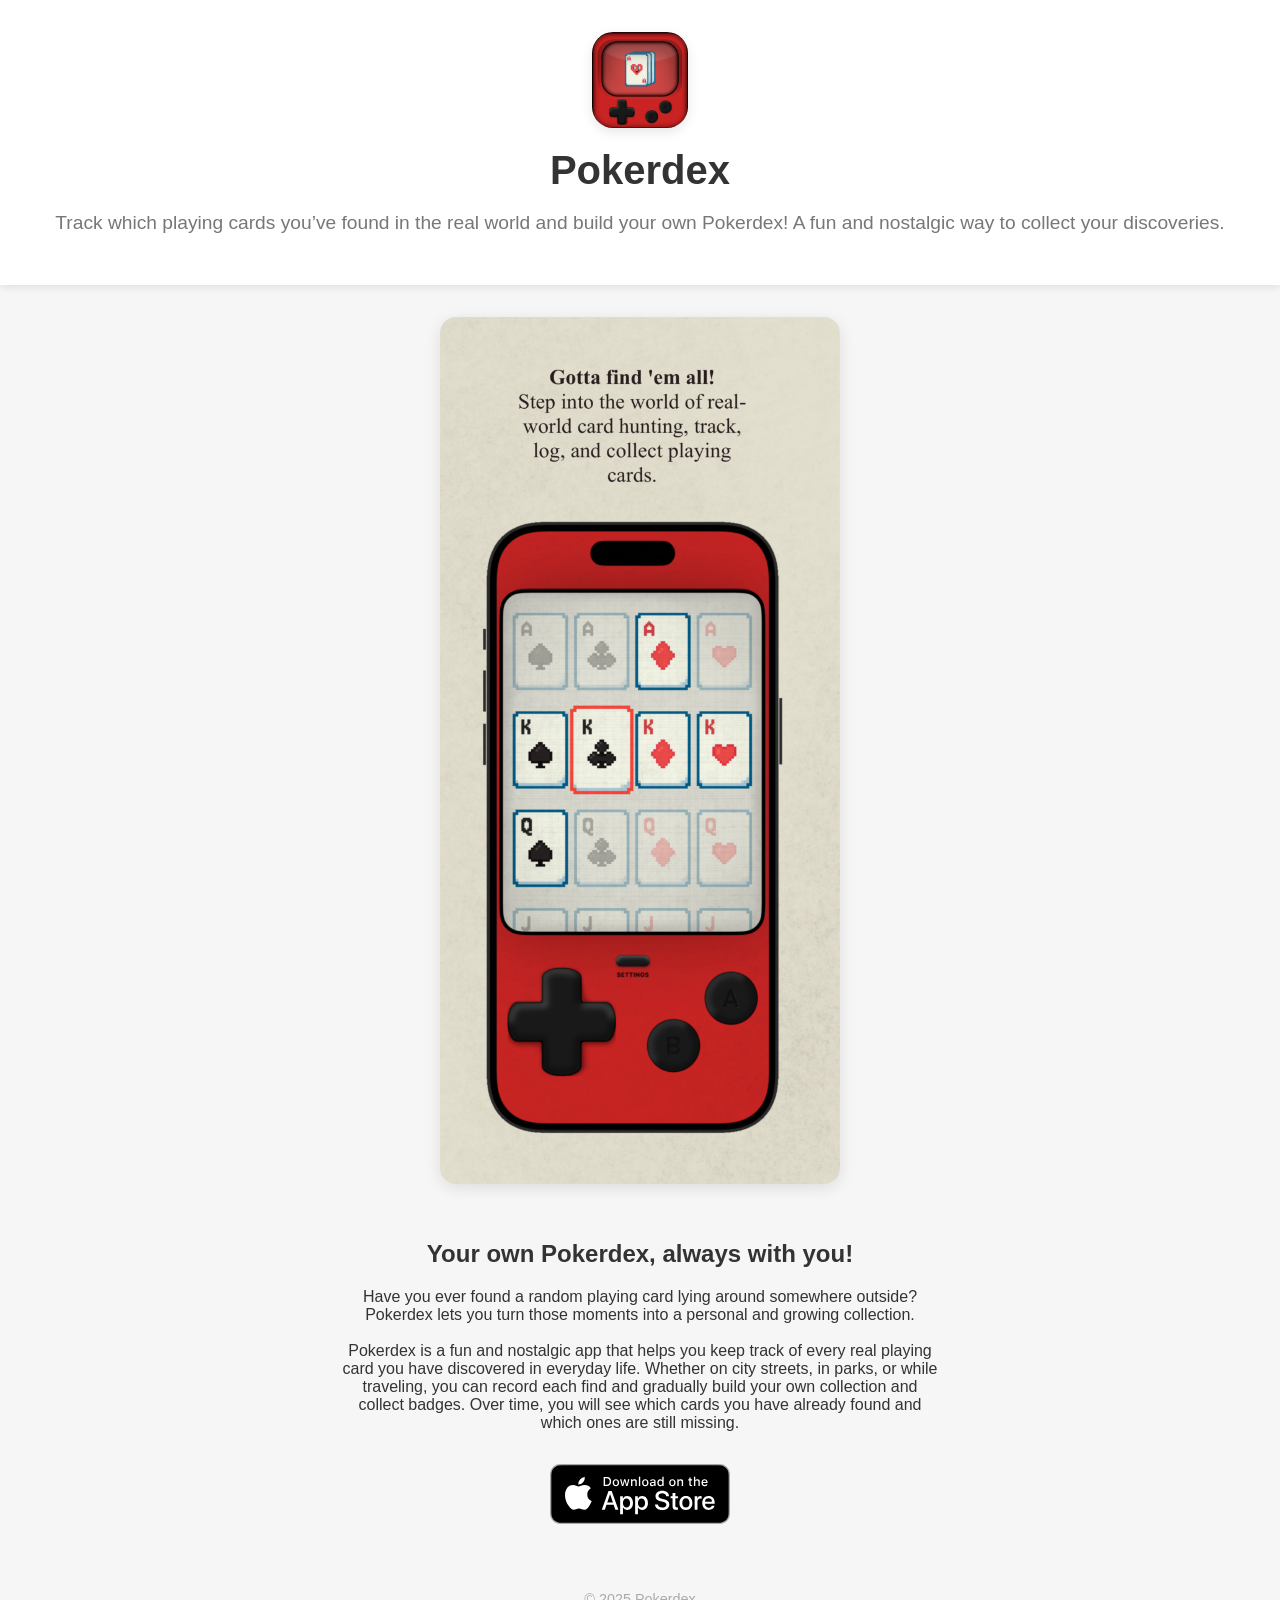
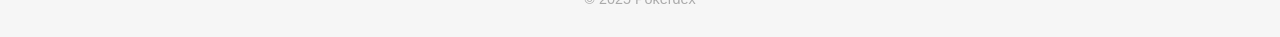
==== index.html @ 4ed32552 "Update index.html" ====
<!DOCTYPE html>
<html lang="de">
<head>
  <meta charset="UTF-8" />
  <meta name="viewport" content="width=device-width, initial-scale=1.0" />
  <title>Pokerdex - Card Tracker App</title>
  <link rel="stylesheet" href="style.css" />
  <link rel="icon" href="assets/pokerdex-logo.png" />
</head>
<body>
  <header>
    <img src="assets/pokerdex-logo.png" alt="Pokerdex Logo" class="logo" />
    <h1>Pokerdex</h1>
    <p class="subtitle">Track which playing cards you’ve found in the real world and build your own Pokerdex! A fun and nostalgic way to collect your discoveries.</p>
  </header>

  <main>
    <img src="assets/pokerdex-screenshot.png" alt="App Screenshot" class="screenshot" />

   <section class="description">
  <h2>Your own Pokerdex, always with you!</h2>
  <p>
    Have you ever found a random playing card lying around somewhere outside?
    Pokerdex lets you turn those moments into a personal and growing collection.<br><br>
    Pokerdex is a fun and nostalgic app that helps you keep track of every real playing card you have discovered in everyday life. Whether on city streets, in parks, or while traveling, you can record each find and gradually build your own collection and collect badges. Over time, you will see which cards you have already found and which ones are still missing.
  </p>
</section>


    <a href="https://apps.apple.com/de/app/pokerdex-card-tracker/id6748776664" class="appstore-button" target="_blank">
      <img src="assets/appstore-badge.svg" alt="Download on the App Store" />
    </a>
  </main>

  <footer>
    <p>© 2025 Pokerdex</p>
  </footer>

  <script src="script.js"></script>
</body>
</html>
---- style.css ----
body {
  margin: 0;
  font-family: 'Segoe UI', sans-serif;
  background: #f6f6f6;
  color: #333;
  text-align: center;
}

header {
  background: #fff;
  padding: 2rem 1rem;
  box-shadow: 0 2px 8px rgba(0,0,0,0.1);
}

.logo {
  width: 96px;
  height: 96px;
  border-radius: 22%; /* iOS-typisch: leicht abgerundet */
  object-fit: cover;
  box-shadow: 0 4px 12px rgba(0,0,0,0.1);
  margin-bottom: 1rem;
}

h1 {
  margin: 0;
  font-size: 2.5rem;
}

.subtitle {
  font-size: 1.2rem;
  color: #777;
}

main {
  padding: 2rem 1rem;
}

.screenshot {
  width: 100%;
  max-width: 400px;
  height: auto;
  border-radius: 1rem;
  box-shadow: 0 4px 16px rgba(0,0,0,0.1);
  margin-bottom: 2rem;
}

.description {
  max-width: 600px;
  margin: 0 auto 2rem auto;
  padding: 0 1rem;
}

.appstore-button img {
  width: 180px;
  transition: transform 0.2s;
}

.appstore-button img:hover {
  transform: scale(1.05);
}

footer {
  padding: 1rem;
  font-size: 0.9rem;
  color: #aaa;
}
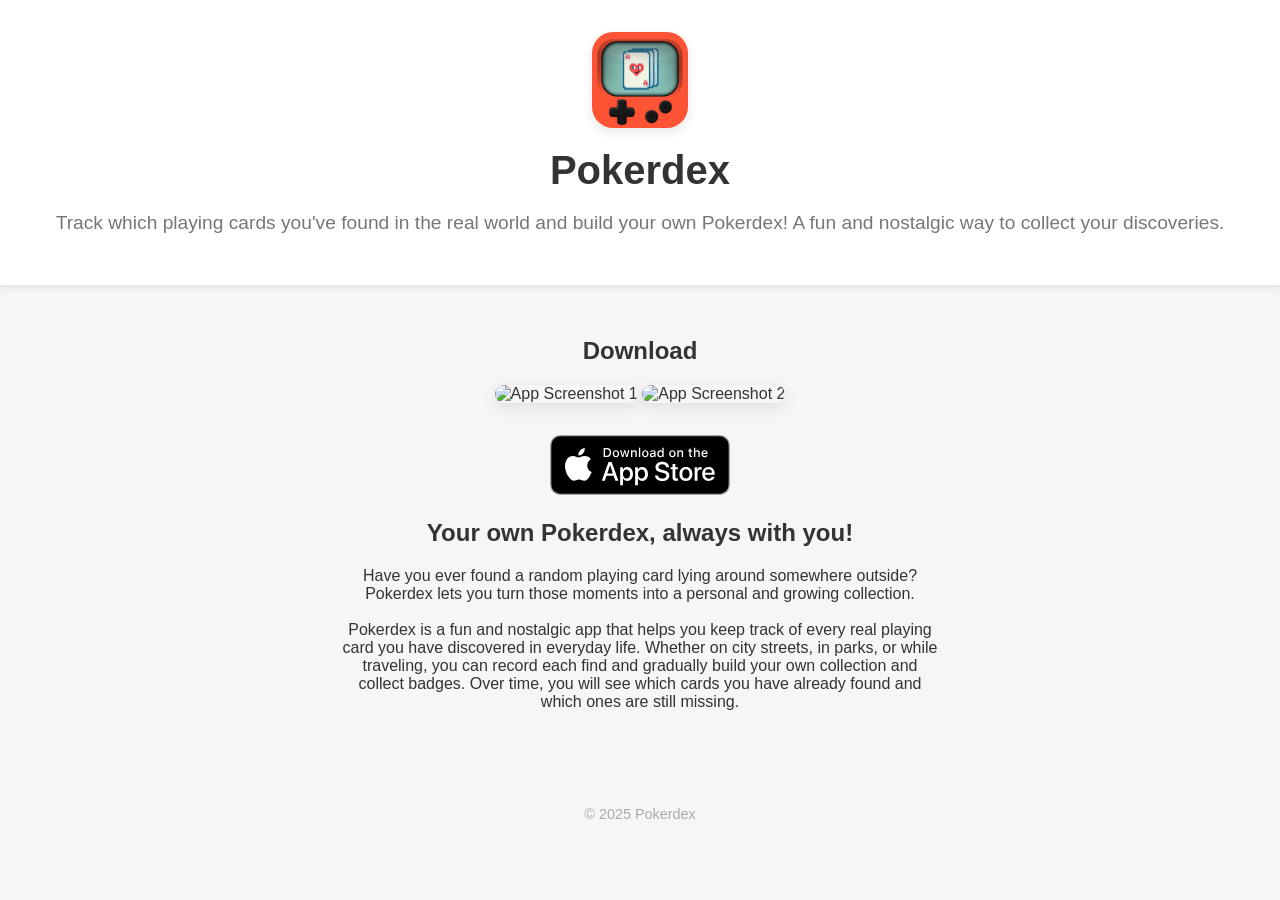
==== commit ad7f0e8d: "Update index.html" ====
--- a/index.html
+++ b/index.html
@@ -9,27 +9,35 @@
 </head>
 <body>
   <header>
-    <img src="assets/pokerdex-logo.png" alt="Pokerdex Logo" class="logo" />
-    <h1>Pokerdex</h1>
-    <p class="subtitle">Track which playing cards you’ve found in the real world and build your own Pokerdex! A fun and nostalgic way to collect your discoveries.</p>
+    <div class="header-content">
+      <img src="assets/pokerdex-logo.png" alt="Pokerdex Logo" class="logo" />
+      <div class="header-text">
+        <h1>Pokerdex</h1>
+        <p class="subtitle">Track which playing cards you've found in the real world and build your own Pokerdex! A fun and nostalgic way to collect your discoveries.</p>
+      </div>
+    </div>
   </header>
 
   <main>
-    <img src="assets/pokerdex-screenshot.png" alt="App Screenshot" class="screenshot" />
+    <div class="download-section">
+      <h2>Download</h2>
+      <div class="screenshots-container">
+        <img src="assets/screenshot1.png" alt="App Screenshot 1" class="screenshot" />
+        <img src="assets/screenshot2.png" alt="App Screenshot 2" class="screenshot" />
+      </div>
+      <a href="https://apps.apple.com/de/app/pokerdex-card-tracker/id6748776664" class="appstore-button" target="_blank">
+        <img src="assets/appstore-badge.svg" alt="Download on the App Store" />
+      </a>
+    </div>
 
-   <section class="description">
-  <h2>Your own Pokerdex, always with you!</h2>
-  <p>
-    Have you ever found a random playing card lying around somewhere outside?
-    Pokerdex lets you turn those moments into a personal and growing collection.<br><br>
-    Pokerdex is a fun and nostalgic app that helps you keep track of every real playing card you have discovered in everyday life. Whether on city streets, in parks, or while traveling, you can record each find and gradually build your own collection and collect badges. Over time, you will see which cards you have already found and which ones are still missing.
-  </p>
-</section>
-
-
-    <a href="https://apps.apple.com/de/app/pokerdex-card-tracker/id6748776664" class="appstore-button" target="_blank">
-      <img src="assets/appstore-badge.svg" alt="Download on the App Store" />
-    </a>
+    <section class="description">
+      <h2>Your own Pokerdex, always with you!</h2>
+      <p>
+        Have you ever found a random playing card lying around somewhere outside?
+        Pokerdex lets you turn those moments into a personal and growing collection.<br><br>
+        Pokerdex is a fun and nostalgic app that helps you keep track of every real playing card you have discovered in everyday life. Whether on city streets, in parks, or while traveling, you can record each find and gradually build your own collection and collect badges. Over time, you will see which cards you have already found and which ones are still missing.
+      </p>
+    </section>
   </main>
 
   <footer>
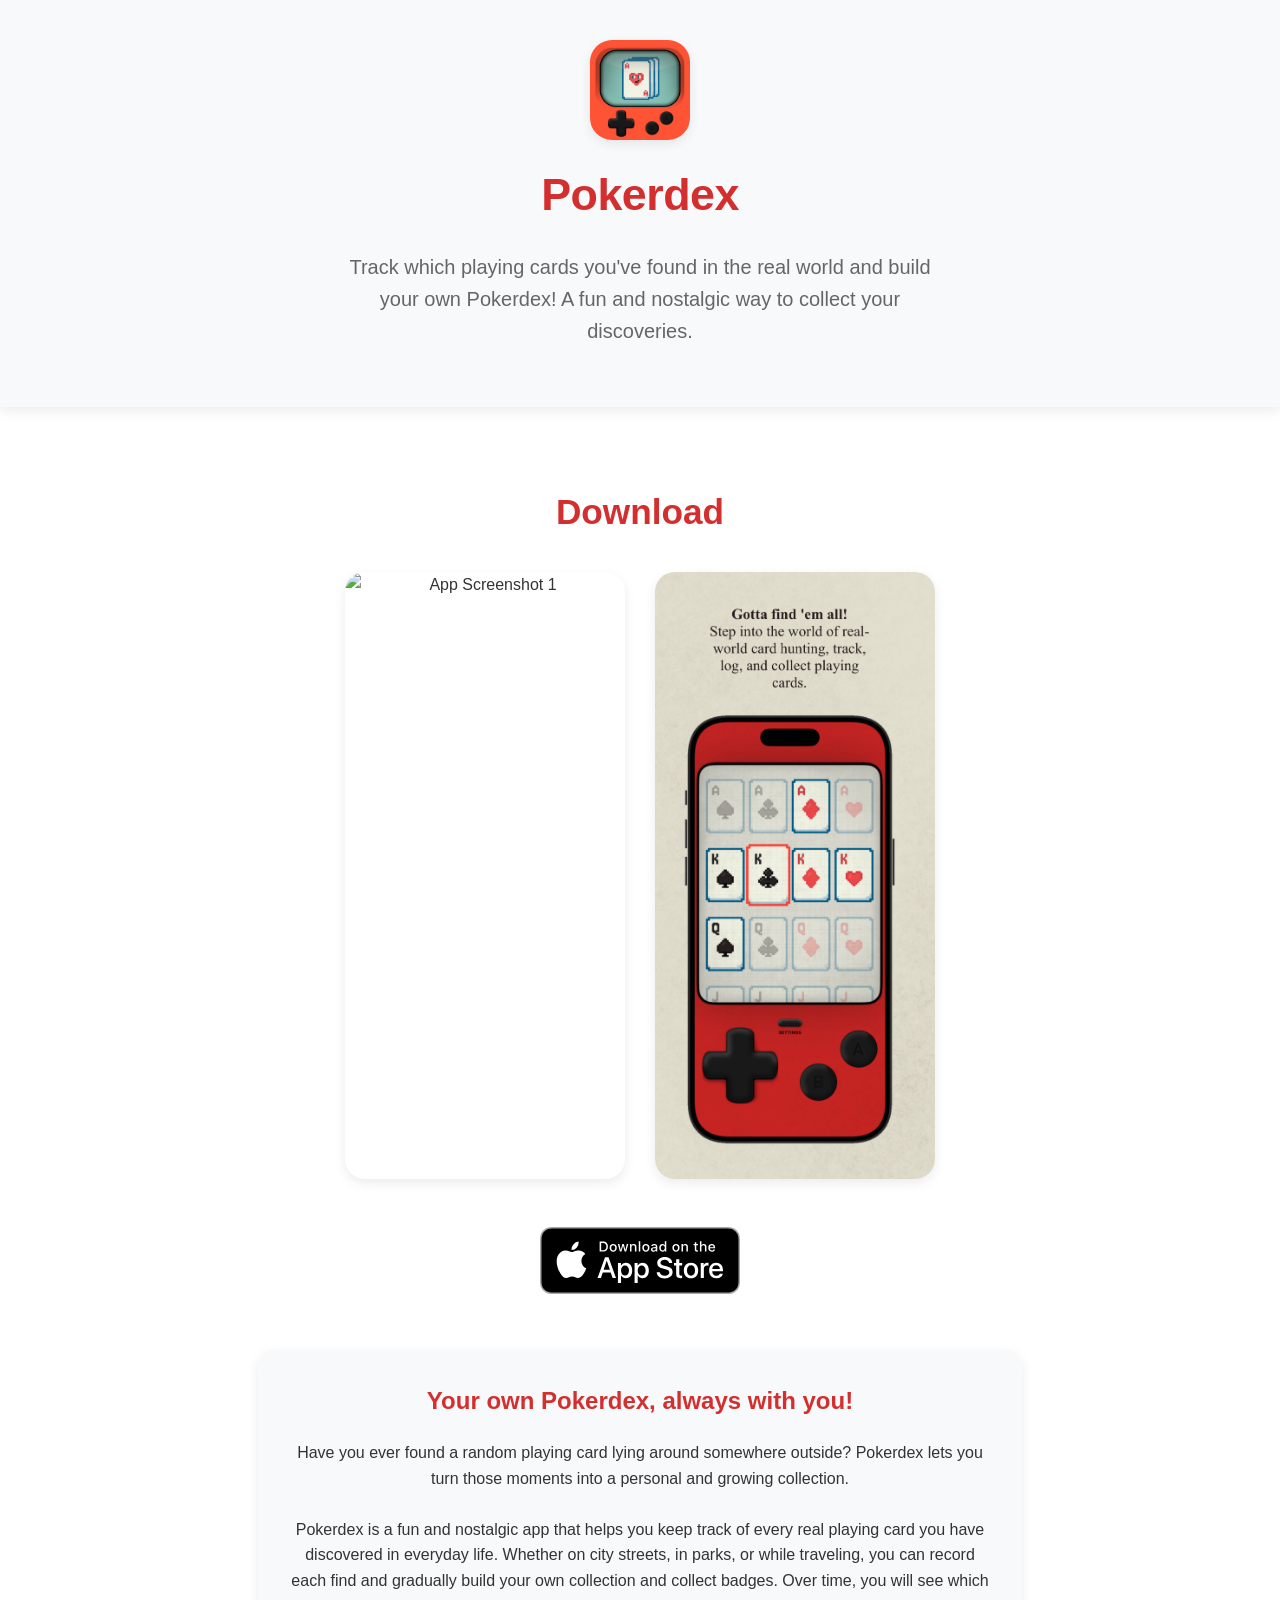
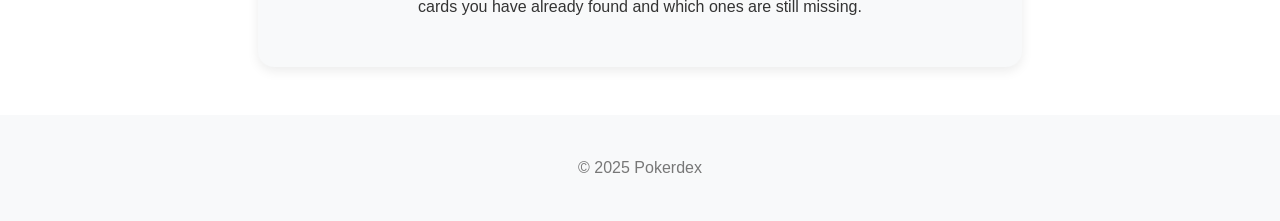
==== commit 8dd015d7: "Update index.html" ====
--- a/index.html
+++ b/index.html
@@ -22,8 +22,8 @@
     <div class="download-section">
       <h2>Download</h2>
       <div class="screenshots-container">
-        <img src="assets/screenshot1.png" alt="App Screenshot 1" class="screenshot" />
-        <img src="assets/screenshot2.png" alt="App Screenshot 2" class="screenshot" />
+        <img src="assets/pokerdex-screenshot-1.png" alt="App Screenshot 1" class="screenshot" />
+        <img src="assets/pokerdex-screenshot-2.png" alt="App Screenshot 2" class="screenshot" />
       </div>
       <a href="https://apps.apple.com/de/app/pokerdex-card-tracker/id6748776664" class="appstore-button" target="_blank">
         <img src="assets/appstore-badge.svg" alt="Download on the App Store" />
--- a/style.css
+++ b/style.css
@@ -1,66 +1,160 @@
+
+:root {
+  --primary-color: #d32f2f; /* Modernes Rot */
+  --secondary-color: #ffcdd2; /* Helles Akzent-Rot */
+  --text-color: #333;
+  --light-gray: #f8f9fa;
+  --shadow: 0 4px 12px rgba(0,0,0,0.08);
+}
+
 body {
   margin: 0;
-  font-family: 'Segoe UI', sans-serif;
-  background: #f6f6f6;
-  color: #333;
+  font-family: 'Segoe UI', -apple-system, BlinkMacSystemFont, sans-serif;
+  background: #fff;
+  color: var(--text-color);
   text-align: center;
+  line-height: 1.6;
 }
 
 header {
-  background: #fff;
-  padding: 2rem 1rem;
-  box-shadow: 0 2px 8px rgba(0,0,0,0.1);
+  background: var(--light-gray);
+  padding: 2.5rem 1rem;
+  box-shadow: var(--shadow);
+}
+
+.header-content {
+  display: flex;
+  flex-direction: column;
+  align-items: center;
+  max-width: 800px;
+  margin: 0 auto;
 }
 
 .logo {
-  width: 96px;
-  height: 96px;
-  border-radius: 22%; /* iOS-typisch: leicht abgerundet */
+  width: 100px;
+  height: 100px;
+  border-radius: 22%;
   object-fit: cover;
-  box-shadow: 0 4px 12px rgba(0,0,0,0.1);
-  margin-bottom: 1rem;
+  box-shadow: var(--shadow);
+  margin-bottom: 1.2rem;
+  transition: transform 0.3s ease;
+}
+
+.logo:hover {
+  transform: scale(1.05);
 }
 
 h1 {
   margin: 0;
-  font-size: 2.5rem;
+  font-size: 2.8rem;
+  color: var(--primary-color);
+  letter-spacing: -0.5px;
 }
 
 .subtitle {
-  font-size: 1.2rem;
-  color: #777;
+  font-size: 1.25rem;
+  color: #666;
+  max-width: 600px;
 }
 
 main {
-  padding: 2rem 1rem;
+  padding: 3rem 1rem;
+  max-width: 1200px;
+  margin: 0 auto;
+}
+
+.download-section {
+  margin-bottom: 3rem;
+}
+
+.download-section h2 {
+  font-size: 2.2rem;
+  margin-bottom: 2rem;
+  color: var(--primary-color);
+}
+
+.screenshots-container {
+  display: flex;
+  justify-content: center;
+  flex-wrap: wrap;
+  gap: 30px;
+  margin-bottom: 2rem;
 }
 
 .screenshot {
   width: 100%;
-  max-width: 400px;
+  max-width: 280px;
   height: auto;
-  border-radius: 1rem;
-  box-shadow: 0 4px 16px rgba(0,0,0,0.1);
-  margin-bottom: 2rem;
+  border-radius: 20px;
+  box-shadow: var(--shadow);
+  transition: transform 0.3s ease;
+}
+
+.screenshot:hover {
+  transform: translateY(-5px);
 }
 
 .description {
-  max-width: 600px;
-  margin: 0 auto 2rem auto;
-  padding: 0 1rem;
+  max-width: 700px;
+  margin: 0 auto;
+  padding: 2rem;
+  background: var(--light-gray);
+  border-radius: 16px;
+  box-shadow: var(--shadow);
+}
+
+.description h2 {
+  color: var(--primary-color);
+  margin-top: 0;
+}
+
+.appstore-button {
+  display: inline-block;
+  margin-top: 1rem;
 }
 
 .appstore-button img {
-  width: 180px;
-  transition: transform 0.2s;
+  width: 200px;
+  transition: transform 0.3s ease;
 }
 
 .appstore-button img:hover {
-  transform: scale(1.05);
+  transform: scale(1.08);
 }
 
 footer {
-  padding: 1rem;
-  font-size: 0.9rem;
-  color: #aaa;
+  padding: 1.5rem;
+  font-size: 1rem;
+  color: #777;
+  background: var(--light-gray);
 }
+
+/* Responsive Design */
+@media (max-width: 768px) {
+  .screenshots-container {
+    gap: 20px;
+  }
+  
+  .screenshot {
+    max-width: 100%;
+  }
+  
+  h1 {
+    font-size: 2.3rem;
+  }
+  
+  .subtitle {
+    font-size: 1.1rem;
+  }
+}
+
+@media (max-width: 480px) {
+  .screenshots-container {
+    flex-direction: column;
+    align-items: center;
+  }
+  
+  .screenshot {
+    max-width: 90%;
+  }
+}
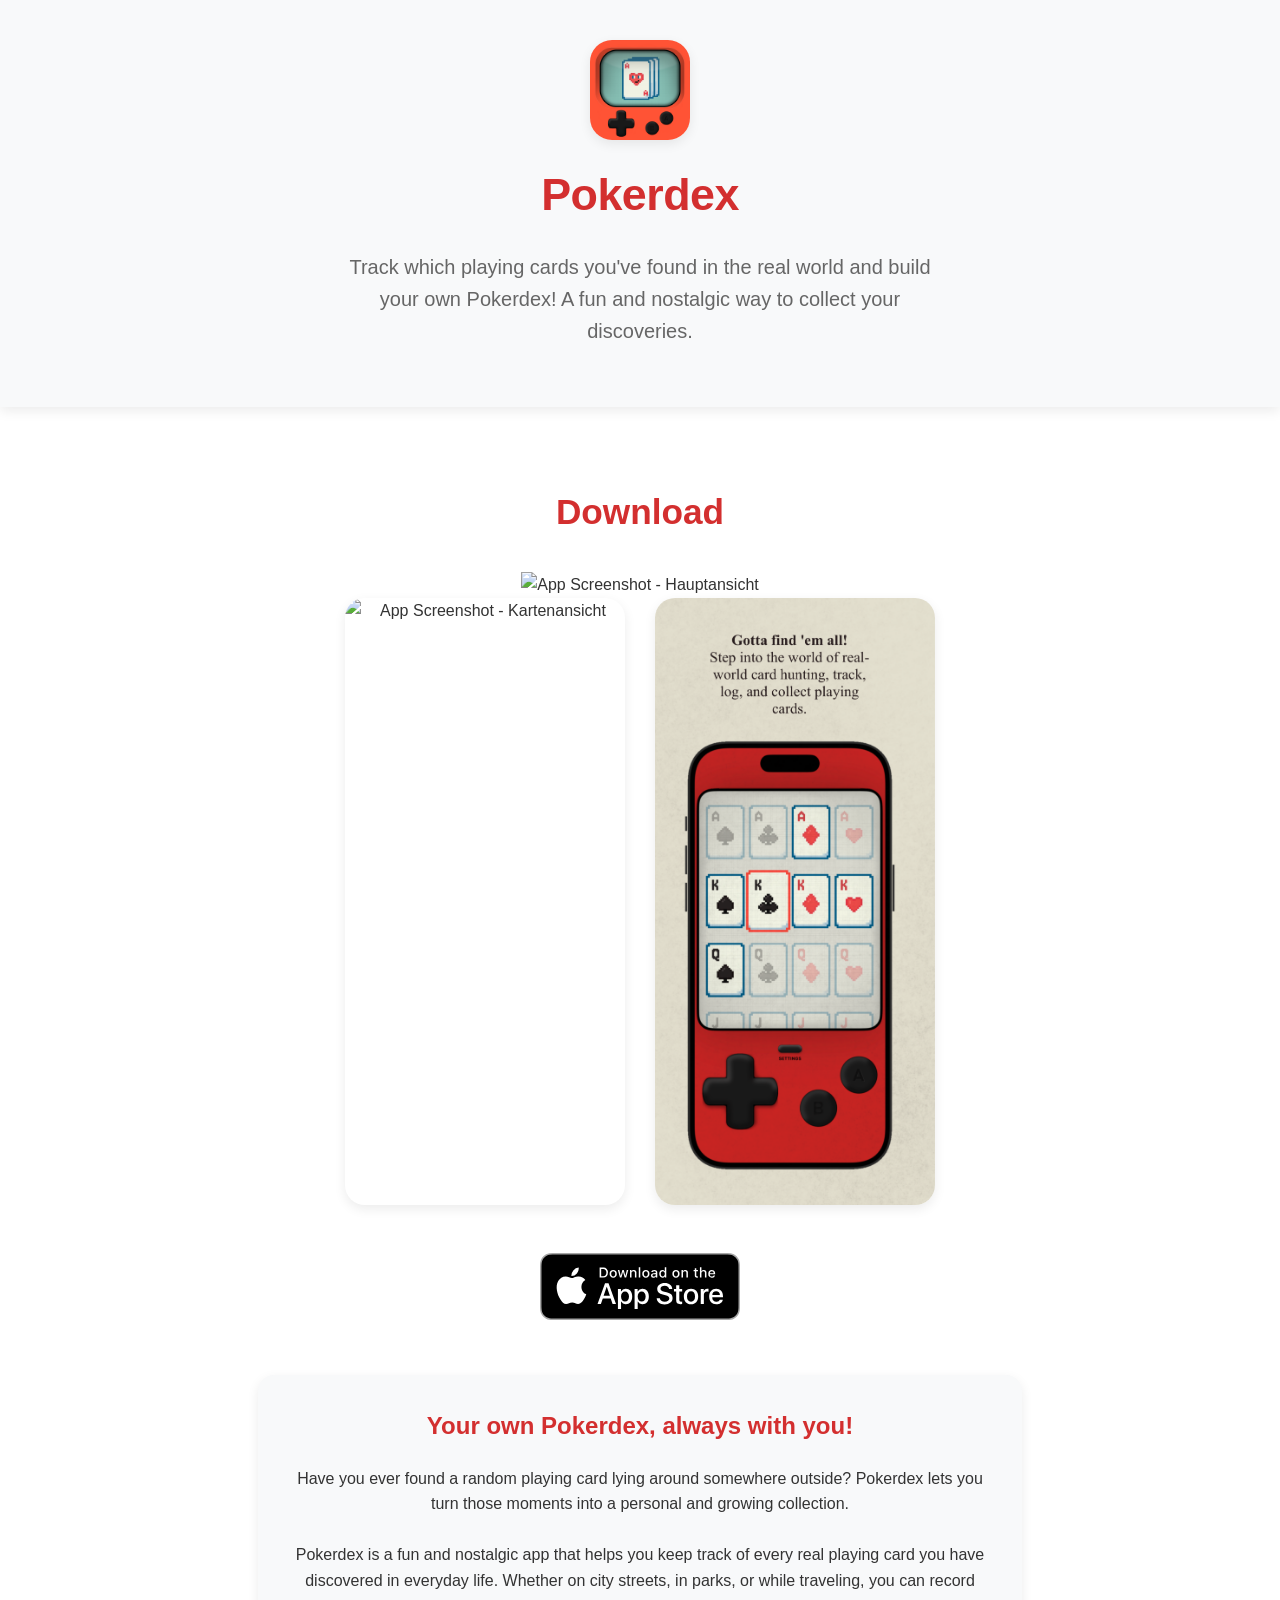
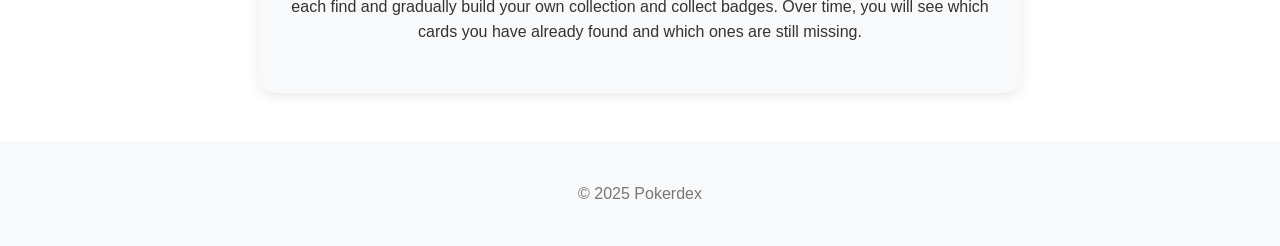
==== commit 0ad57cfa: "Update index.html" ====
--- a/index.html
+++ b/index.html
@@ -21,10 +21,18 @@
   <main>
     <div class="download-section">
       <h2>Download</h2>
+      
+      <!-- Großer oberer Screenshot -->
+      <div class="screenshot-top-container">
+        <img src="assets/pokerdex-screenshot-3.png" alt="App Screenshot - Hauptansicht" class="screenshot-top" />
+      </div>
+      
+      <!-- Zwei kleinere Screenshots nebeneinander -->
       <div class="screenshots-container">
-        <img src="assets/pokerdex-screenshot-1.png" alt="App Screenshot 1" class="screenshot" />
-        <img src="assets/pokerdex-screenshot-2.png" alt="App Screenshot 2" class="screenshot" />
+        <img src="assets/pokerdex-screenshot-1.png" alt="App Screenshot - Kartenansicht" class="screenshot" />
+        <img src="assets/pokerdex-screenshot-2.png" alt="App Screenshot - Statistik" class="screenshot" />
       </div>
+      
       <a href="https://apps.apple.com/de/app/pokerdex-card-tracker/id6748776664" class="appstore-button" target="_blank">
         <img src="assets/appstore-badge.svg" alt="Download on the App Store" />
       </a>
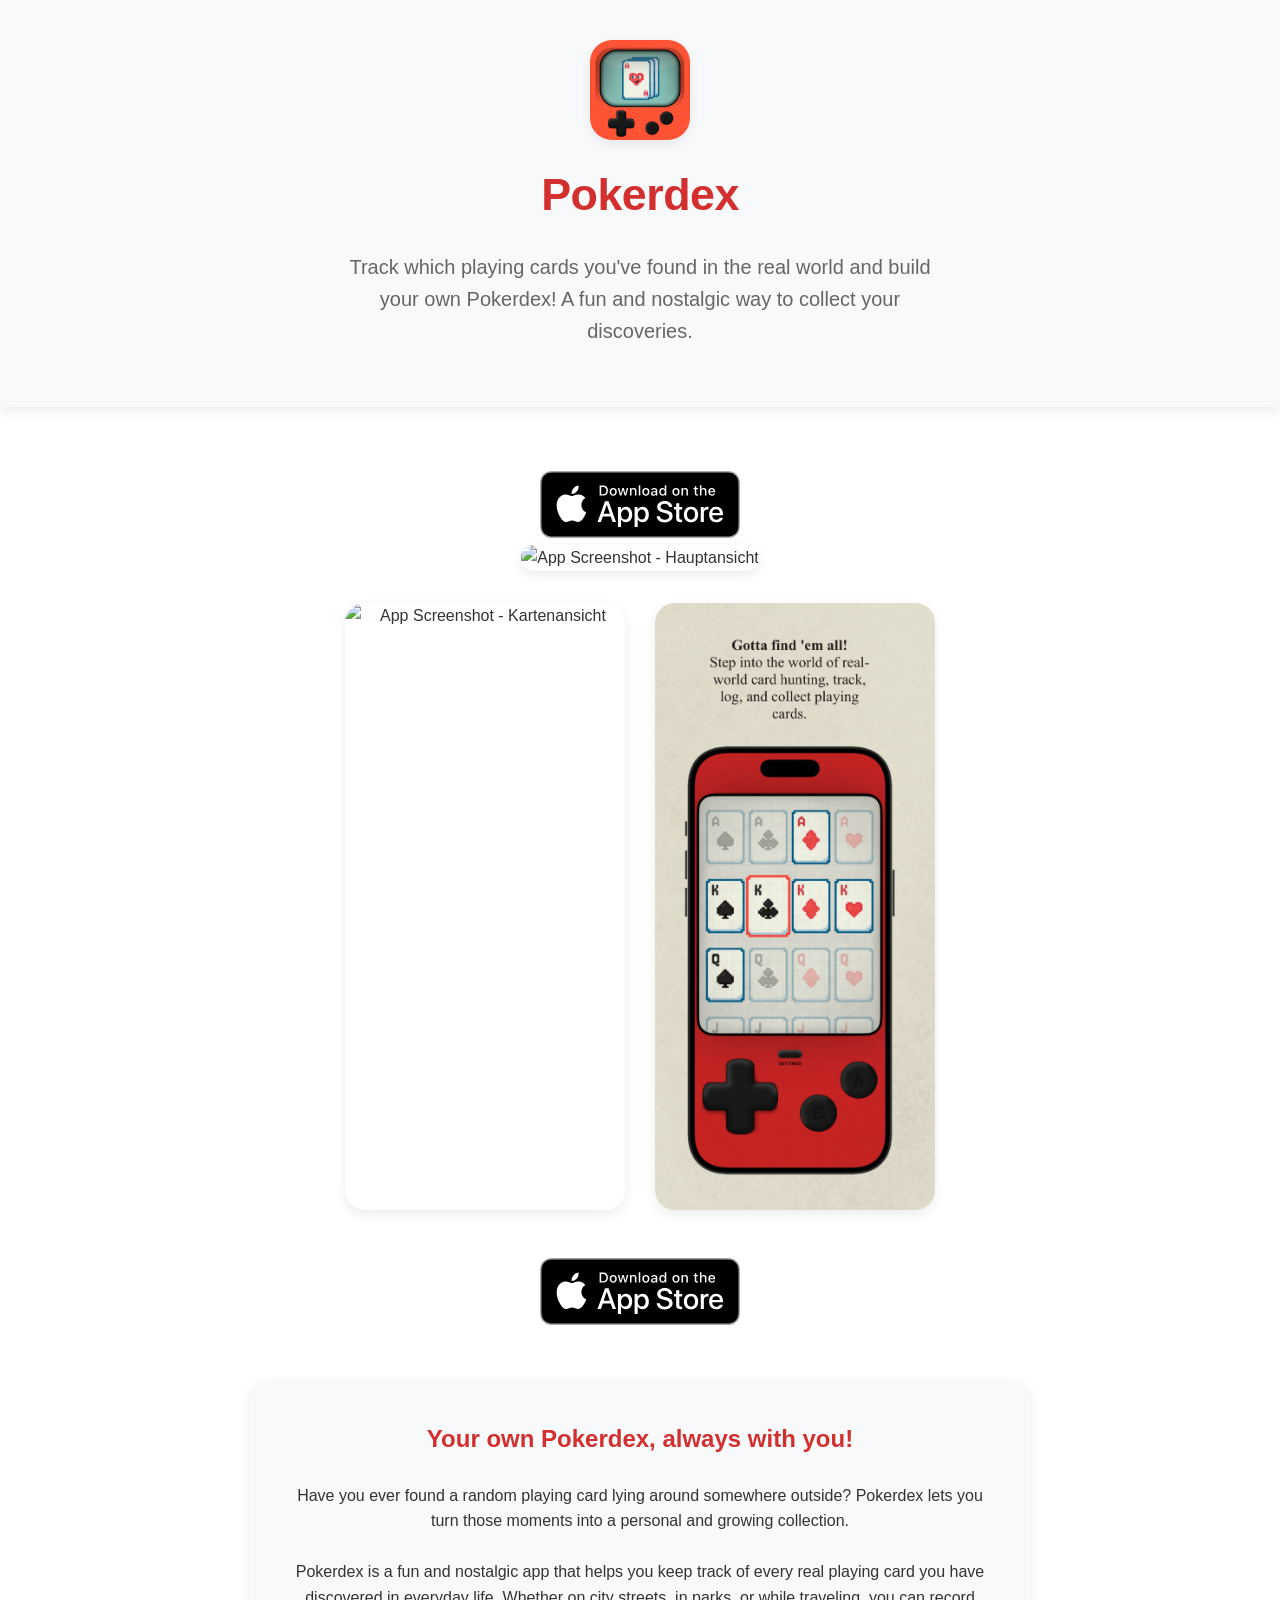
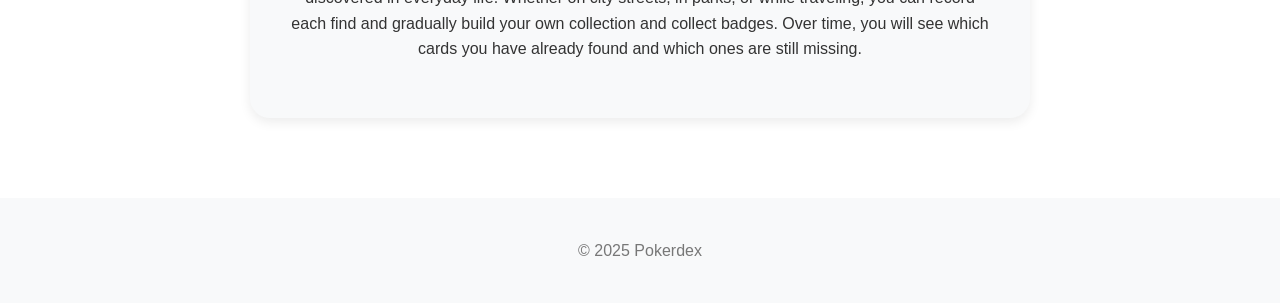
==== commit 7eec29cd: "Update index.html" ====
--- a/index.html
+++ b/index.html
@@ -20,7 +20,9 @@
 
   <main>
     <div class="download-section">
-      <h2>Download</h2>
+       <a href="https://apps.apple.com/de/app/pokerdex-card-tracker/id6748776664" class="appstore-button" target="_blank">
+        <img src="assets/appstore-badge.svg" alt="Download on the App Store" />
+      </a>
       
       <!-- Großer oberer Screenshot -->
       <div class="screenshot-top-container">
--- a/style.css
+++ b/style.css
@@ -1,10 +1,10 @@
-
 :root {
-  --primary-color: #d32f2f; /* Modernes Rot */
-  --secondary-color: #ffcdd2; /* Helles Akzent-Rot */
+  --primary-color: #d32f2f;
+  --secondary-color: #ffcdd2;
   --text-color: #333;
   --light-gray: #f8f9fa;
   --shadow: 0 4px 12px rgba(0,0,0,0.08);
+  --border-radius: 20px;
 }
 
 body {
@@ -69,23 +69,45 @@
 
 .download-section h2 {
   font-size: 2.2rem;
-  margin-bottom: 2rem;
+  margin-bottom: 2.5rem;
   color: var(--primary-color);
 }
 
+/* Stil für großen oberen Screenshot */
+.screenshot-top-container {
+  width: 100%;
+  max-width: 590px; /* Kombinierte Breite der beiden unteren Screenshots + Abstand */
+  margin: 0 auto 2rem auto;
+}
+
+.screenshot-top {
+  width: 100%;
+  height: auto;
+  border-radius: var(--border-radius);
+  box-shadow: var(--shadow);
+  transition: transform 0.3s ease;
+}
+
+.screenshot-top:hover {
+  transform: translateY(-5px);
+}
+
+/* Container für die beiden unteren Screenshots */
 .screenshots-container {
   display: flex;
   justify-content: center;
   flex-wrap: wrap;
   gap: 30px;
   margin-bottom: 2rem;
+  max-width: 590px;
+  margin: 0 auto 2rem auto;
 }
 
 .screenshot {
   width: 100%;
   max-width: 280px;
   height: auto;
-  border-radius: 20px;
+  border-radius: var(--border-radius);
   box-shadow: var(--shadow);
   transition: transform 0.3s ease;
 }
@@ -97,15 +119,16 @@
 .description {
   max-width: 700px;
   margin: 0 auto;
-  padding: 2rem;
+  padding: 2.5rem;
   background: var(--light-gray);
-  border-radius: 16px;
+  border-radius: var(--border-radius);
   box-shadow: var(--shadow);
 }
 
 .description h2 {
   color: var(--primary-color);
   margin-top: 0;
+  margin-bottom: 1.5rem;
 }
 
 .appstore-button {
@@ -127,6 +150,7 @@
   font-size: 1rem;
   color: #777;
   background: var(--light-gray);
+  margin-top: 2rem;
 }
 
 /* Responsive Design */
@@ -135,7 +159,8 @@
     gap: 20px;
   }
   
-  .screenshot {
+  .screenshot-top-container,
+  .screenshots-container {
     max-width: 100%;
   }
   
@@ -146,15 +171,39 @@
   .subtitle {
     font-size: 1.1rem;
   }
-}
-
-@media (max-width: 480px) {
+  
+  .description {
+    padding: 1.8rem;
+  }
+}
+
+@media (max-width: 620px) {
   .screenshots-container {
     flex-direction: column;
     align-items: center;
+    gap: 25px;
   }
   
   .screenshot {
-    max-width: 90%;
-  }
-}
+    max-width: 100%;
+  }
+}
+
+@media (max-width: 480px) {
+  .logo {
+    width: 85px;
+    height: 85px;
+  }
+  
+  h1 {
+    font-size: 2rem;
+  }
+  
+  .download-section h2 {
+    font-size: 1.8rem;
+  }
+  
+  .description {
+    padding: 1.5rem;
+  }
+}
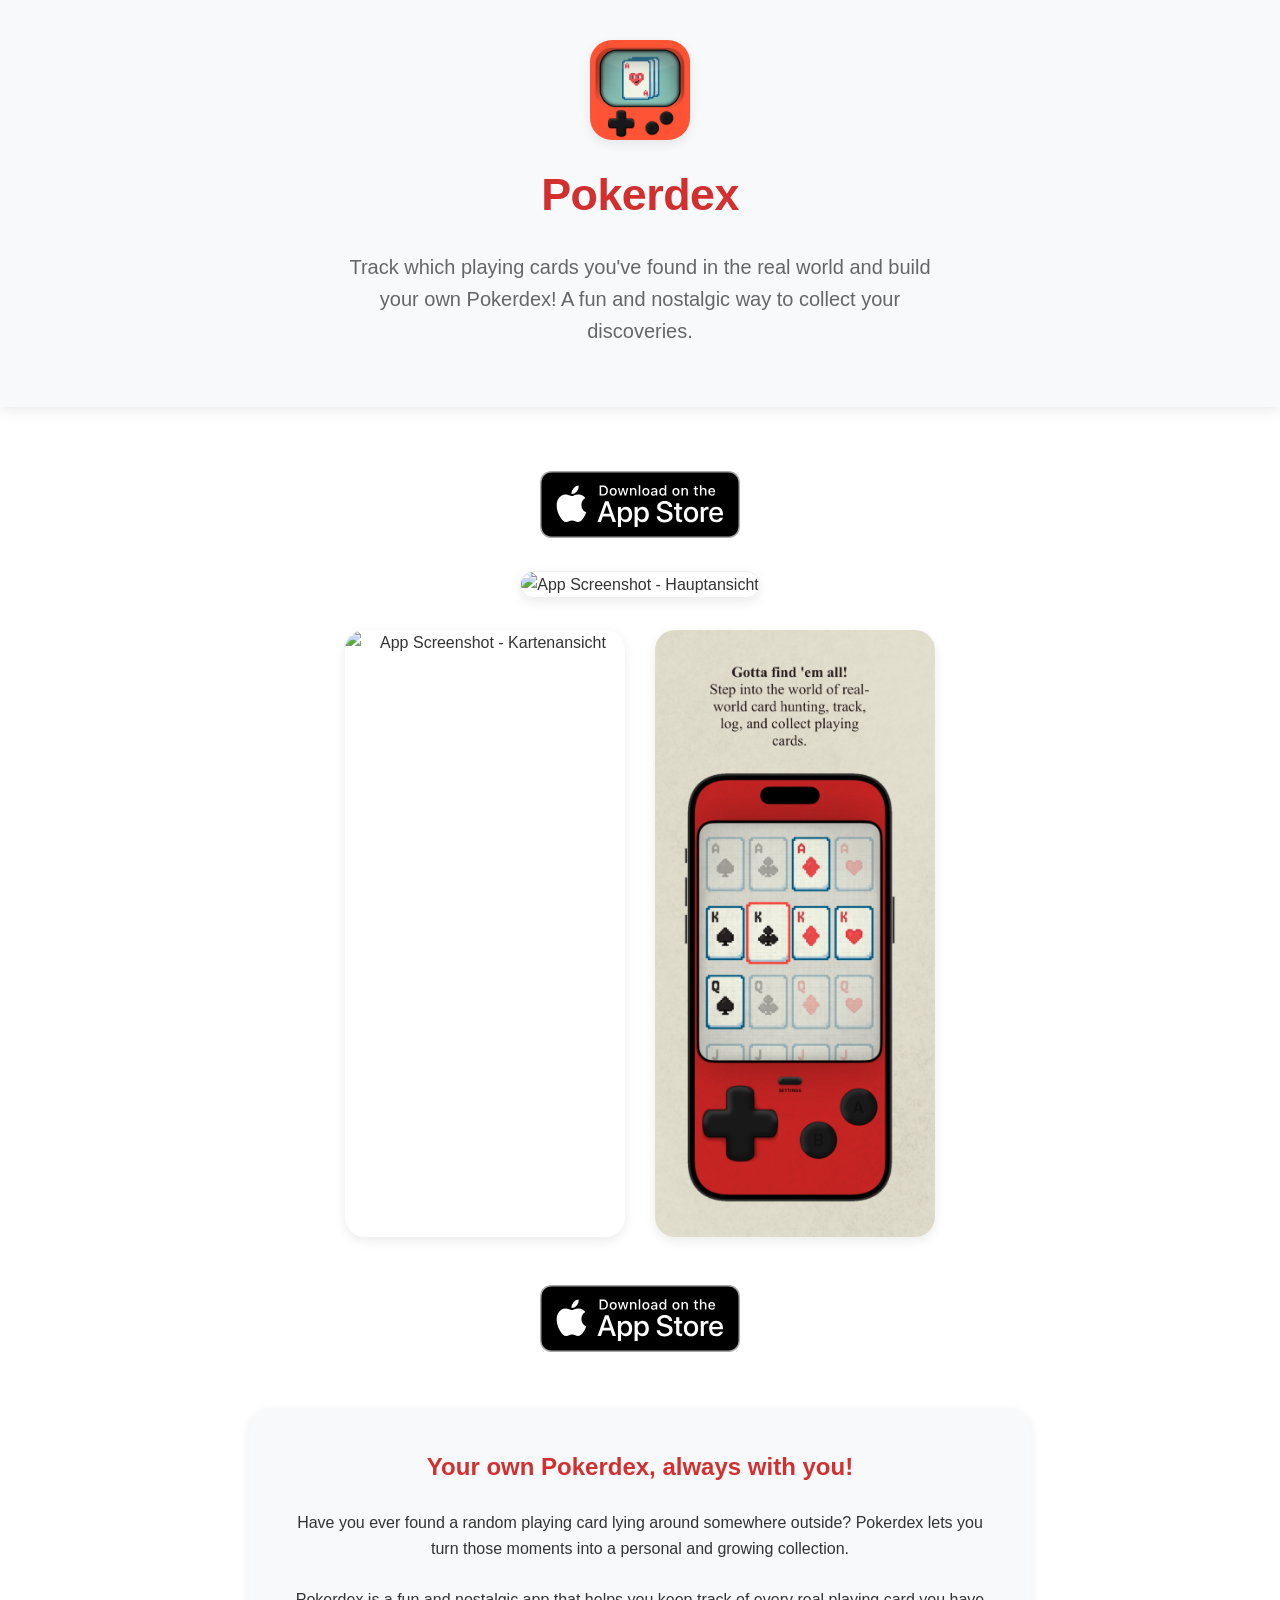
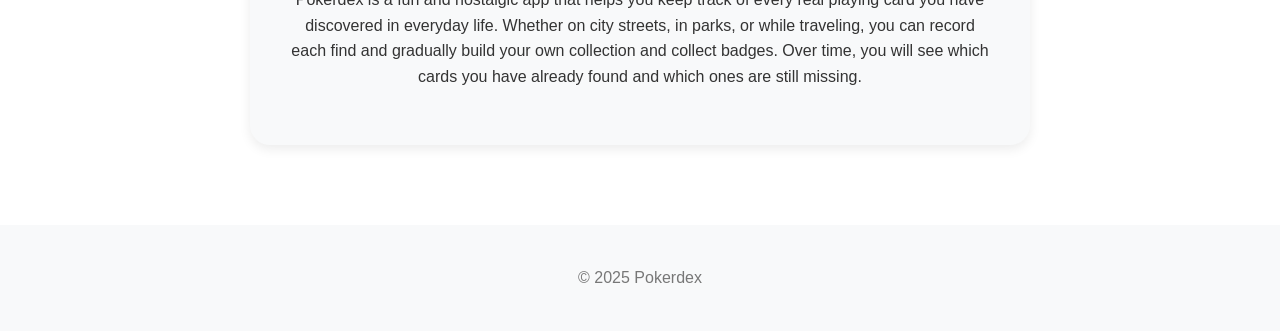
==== commit cc0af417: "Update index.html" ====
--- a/index.html
+++ b/index.html
@@ -23,7 +23,7 @@
        <a href="https://apps.apple.com/de/app/pokerdex-card-tracker/id6748776664" class="appstore-button" target="_blank">
         <img src="assets/appstore-badge.svg" alt="Download on the App Store" />
       </a>
-      
+      <br><br>
       <!-- Großer oberer Screenshot -->
       <div class="screenshot-top-container">
         <img src="assets/pokerdex-screenshot-3.png" alt="App Screenshot - Hauptansicht" class="screenshot-top" />
--- a/style.css
+++ b/style.css
@@ -76,16 +76,18 @@
 /* Stil für großen oberen Screenshot */
 .screenshot-top-container {
   width: 100%;
-  max-width: 590px; /* Kombinierte Breite der beiden unteren Screenshots + Abstand */
+  max-width: 600px;
   margin: 0 auto 2rem auto;
+  padding: 0 1rem;
 }
 
 .screenshot-top {
   width: 100%;
   height: auto;
-  border-radius: var(--border-radius);
-  box-shadow: var(--shadow);
-  transition: transform 0.3s ease;
+  border-radius: var(--border-radius) !important;
+  box-shadow: var(--shadow);
+  transition: transform 0.3s ease;
+  border: 1px solid #eee;
 }
 
 .screenshot-top:hover {
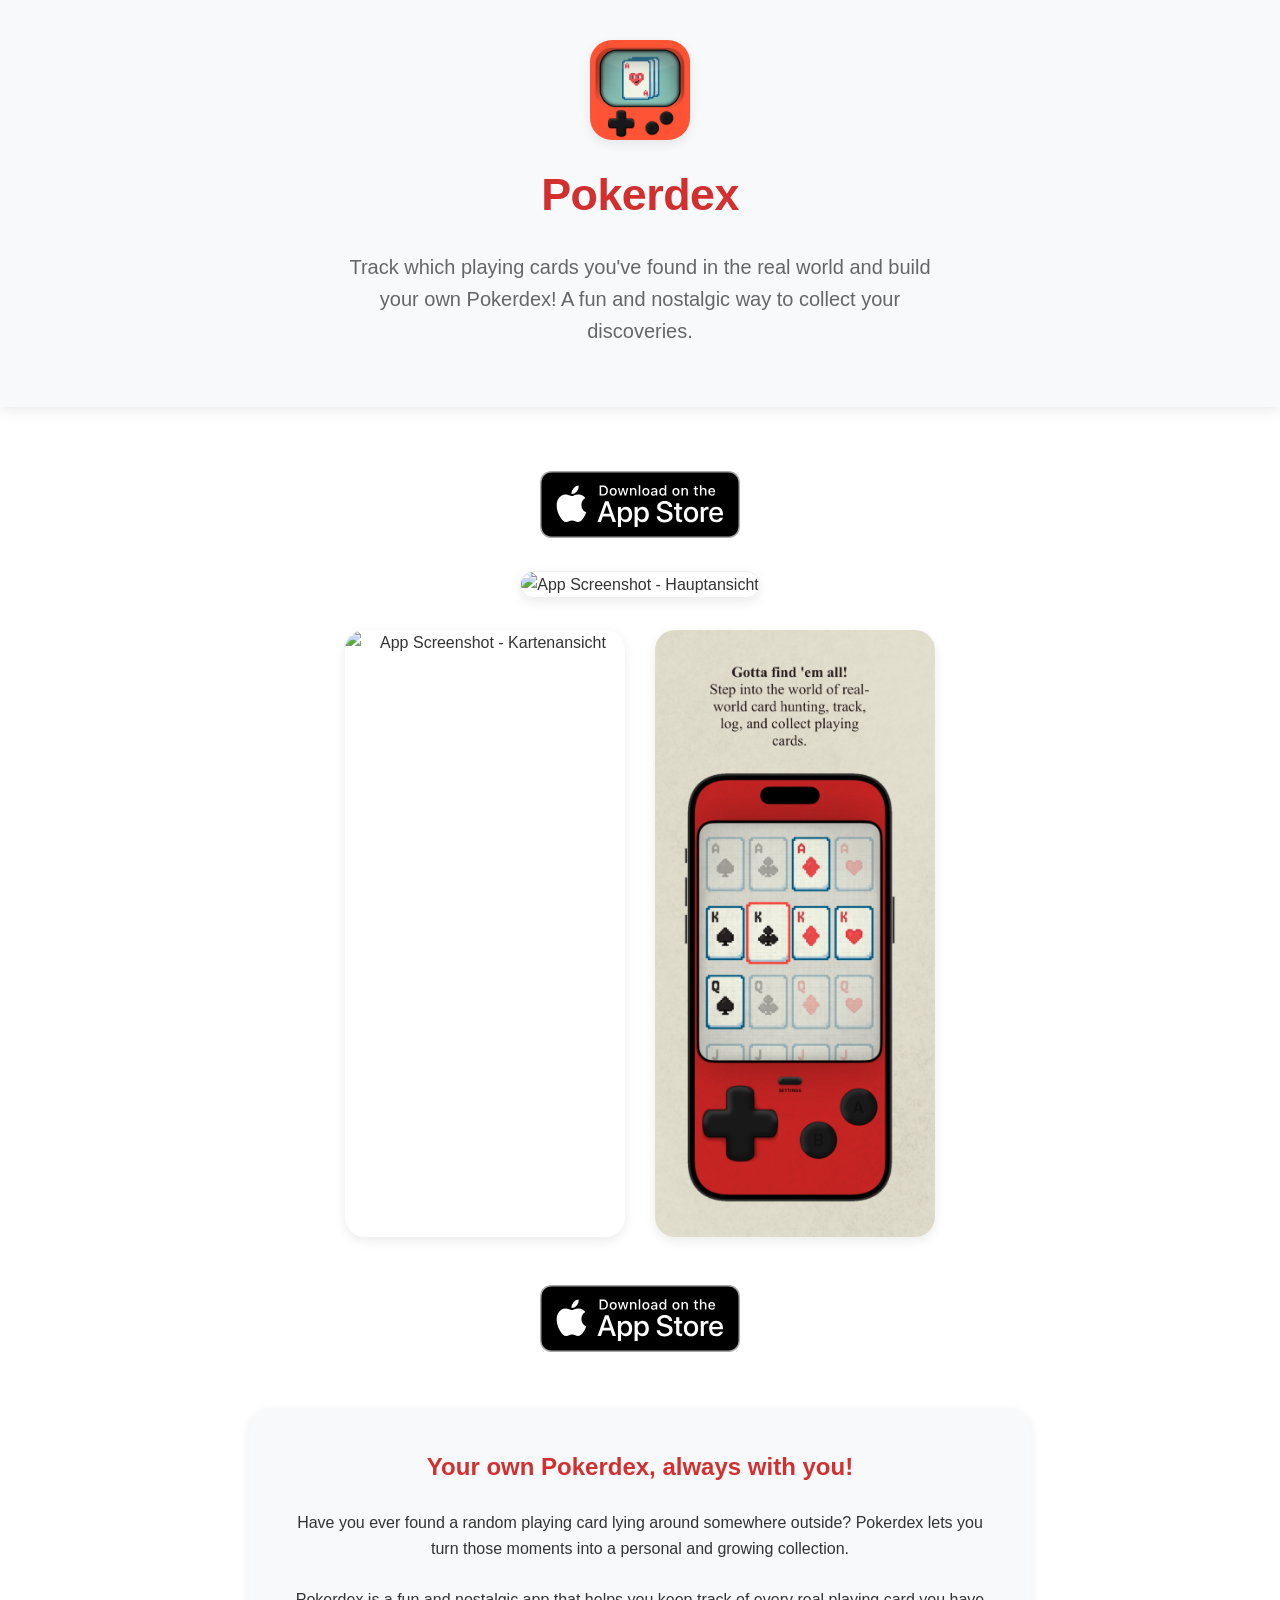
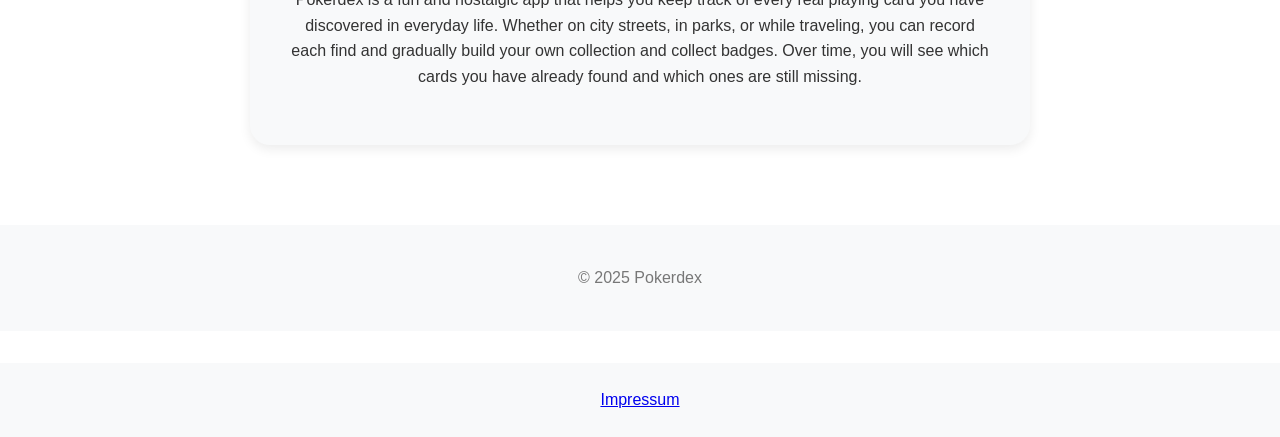
==== commit 936810c0: "Update index.html" ====
--- a/index.html
+++ b/index.html
@@ -55,5 +55,9 @@
   </footer>
 
   <script src="script.js"></script>
+
+  <footer>
+        <a href="impressum.html">Impressum</a>
+    </footer>
 </body>
 </html>
--- a/style.css
+++ b/style.css
@@ -76,9 +76,9 @@
 /* Stil für großen oberen Screenshot */
 .screenshot-top-container {
   width: 100%;
-  max-width: 600px;
+  max-width: 590px;
   margin: 0 auto 2rem auto;
-  padding: 0 1rem;
+  /* padding: 0 1rem;  */
 }
 
 .screenshot-top {
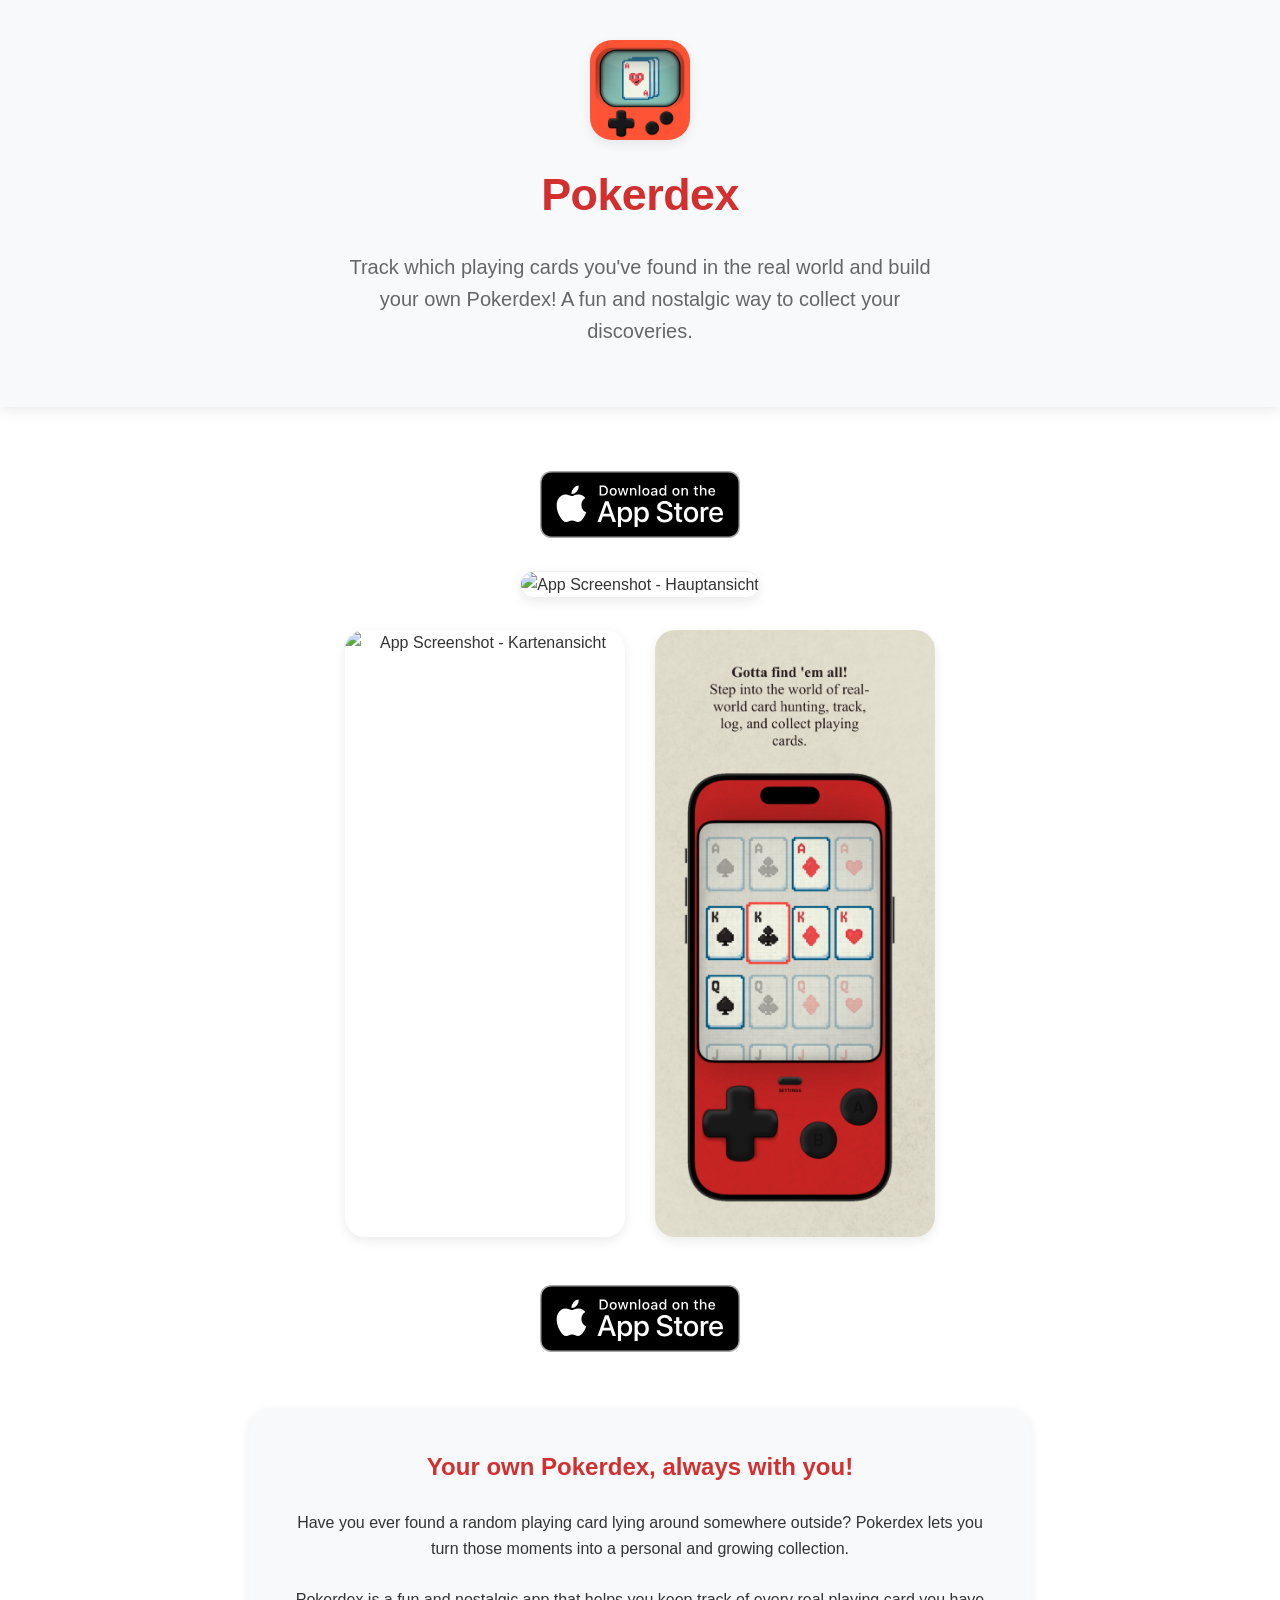
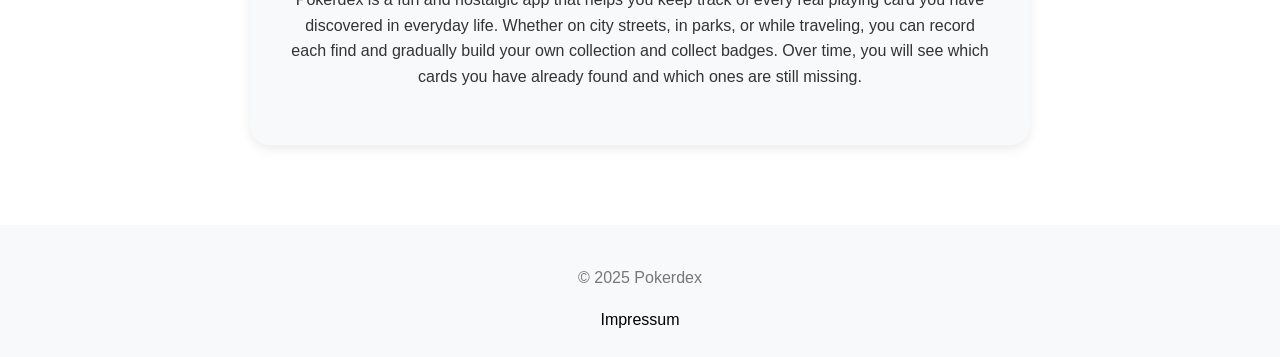
==== commit 389c058a: "Update index.html" ====
--- a/index.html
+++ b/index.html
@@ -52,12 +52,9 @@
 
   <footer>
     <p>© 2025 Pokerdex</p>
+    <a href="impressum.html" style="color: #000; text-decoration: none;">Impressum</a>
   </footer>
 
   <script src="script.js"></script>
-
-  <footer>
-        <a href="impressum.html">Impressum</a>
-    </footer>
 </body>
 </html>
